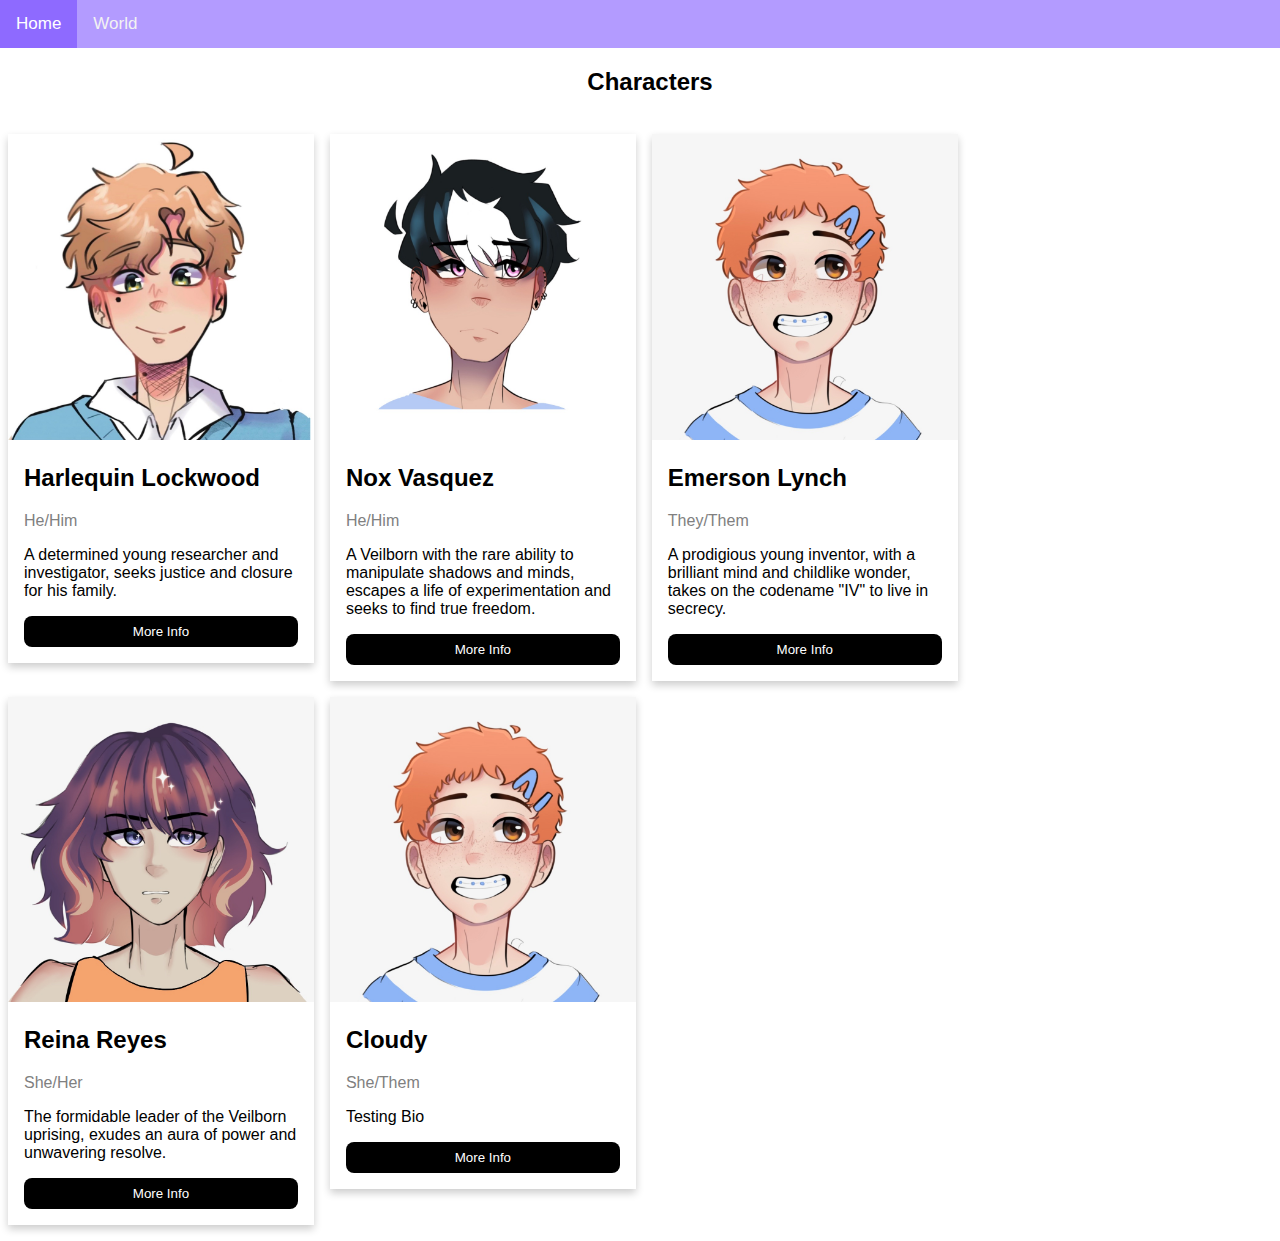
==== index.html @ 38a32d1b "Creating New OC Profile Box: Cloud" ====
<!DOCTYPE html>

<head>
  <meta charset="utf-8">
  <meta name="viewport" content="width=device-width">
  <title>Lovket's OC Profiles</title>
  <link href="style.css" rel="stylesheet" type="text/css" />
  <html>
  <meta name="viewport" content="width=device-width, initial-scale=1">

  <!--
  Navigation Bar
  -->
  <div class="topnav">
    <a class="active" href="index.html">Home</a>
        <a href="aboutcreator.html">World</a>
        <!-- <a href="ContactList.html">Socials</a> -->
  </div>

  <div style="padding-left:20px">
    <h2 style="text-align:center">Characters</h2>
    <br>
  </div>
  </body>
  </html>

  <!--
  Profile Boxes
  -->
  <div class="row">
    <div class="column">
      <div class="card">
        <img src="Harley.jpeg" alt="HarlequinLockwood" style="width:100%">
        <div class="container">
          <h2>Harlequin Lockwood</h2>
          <p class="title"> He/Him </p>
          <p>A determined young researcher and investigator, seeks justice and closure for his family.</p>
          <a href = Harley.html><p><button class="button">More Info</button></p></a>
        </div>
      </div>
    </div>

    <div class="column">
      <div class="card">
        <img src="Nox.jpeg" alt="NoxVasquez" style="width:100%">
        <div class="container">
          <h2>Nox Vasquez</h2>
          <p class="title">He/Him</p>
          <p>A Veilborn with the rare ability to manipulate shadows and minds, escapes a life of experimentation and seeks to find true freedom.</p>
          <a href = Nox.html><p><button class="button">More Info</button></p></a>
        </div>
      </div>
    </div>

    <div class="column">
      <div class="card">
        <img src="Emerson.jpeg" alt="EmersonLynch" style="width:100%">
        <div class="container">
          <h2>Emerson Lynch</h2>
          <p class="title">They/Them</p>
          <p>A prodigious young inventor, with a brilliant mind and childlike wonder, takes on the codename "IV" to live in secrecy.</p>
          <a href = Emerson.html><p><button class="button">More Info</button></p></a>
        </div>
      </div>
    </div>

    <div class="column">
      <div class="card">
        <img src="Reina.jpeg" alt="ReinaReyes" style="width:100%">
        <div class="container">
          <h2>Reina Reyes</h2>
          <p class="title">She/Her</p>
          <p>The formidable leader of the Veilborn uprising, exudes an aura of power and unwavering resolve.
          </p>
          <a href = Reina.html><p><button class="button">More Info</button></p></a>
        </div>
      </div>
    </div>

    <div class="column">
      <div class="card">
        <img src="Emerson.jpeg" alt="EmersonLynch" style="width:100%">
        <div class="container">
          <h2>Cloudy</h2>
          <p class="title">She/Them</p>
          <p>Testing Bio</p>
          <a href = Emerson.html><p><button class="button">More Info</button></p></a>
        </div>
      </div>
    </div>

  </div>
---- style.css ----
html {
  height: 100%;
  width: 100%;
}

/* TOP NAVIGATION BAR*/
body {
  margin: 0;
  font-family: Arial, Helvetica, sans-serif;
}

.topnav {
  overflow: hidden;
  background-color: #B39BFF;
}

.topnav a {
  float: left;
  color: #f2f2f2;
  text-align: center;
  padding: 14px 16px;
  text-decoration: none;
  font-size: 17px;
}

.topnav a:hover {
  background-color: #8E6AFF;
  color: white;
}

.topnav a.active {
  background-color: #8E6AFF;
  color: white;
}

/*
Profile Boxes
*/


/* Three columns side by side */


.column {
  align-self: "center";
  float: left;
  width: 23.9%;
  margin-bottom: 16px;
  padding: 0 8px;
}

/* Display the columns below each other instead of side by side on small screens */
@media screen and (max-width: 650px) {
  .column {
    width: 100%;
    display: block;
  }
}

/* Add some shadows to create a card effect */
.card {
  box-shadow: 0 4px 8px 0 rgba(0, 0, 0, 0.2);
}

/* Some left and right padding inside the container */
.container {
  padding: 0 16px;
}


/* Clear floats */
.container::after, .row::after {
  content: "";
  clear: both;
  display: table;
}

.title {
  color: grey;
}

.button {
  border: none;
  outline: 0;
  display: inline-block;
  padding: 8px;
  color: white;
  background-color: #000;
  text-align: center;
  cursor: pointer;
  width: 100%;
  border-radius: 8px;
}

.button:hover {
  background-color: #555;
}
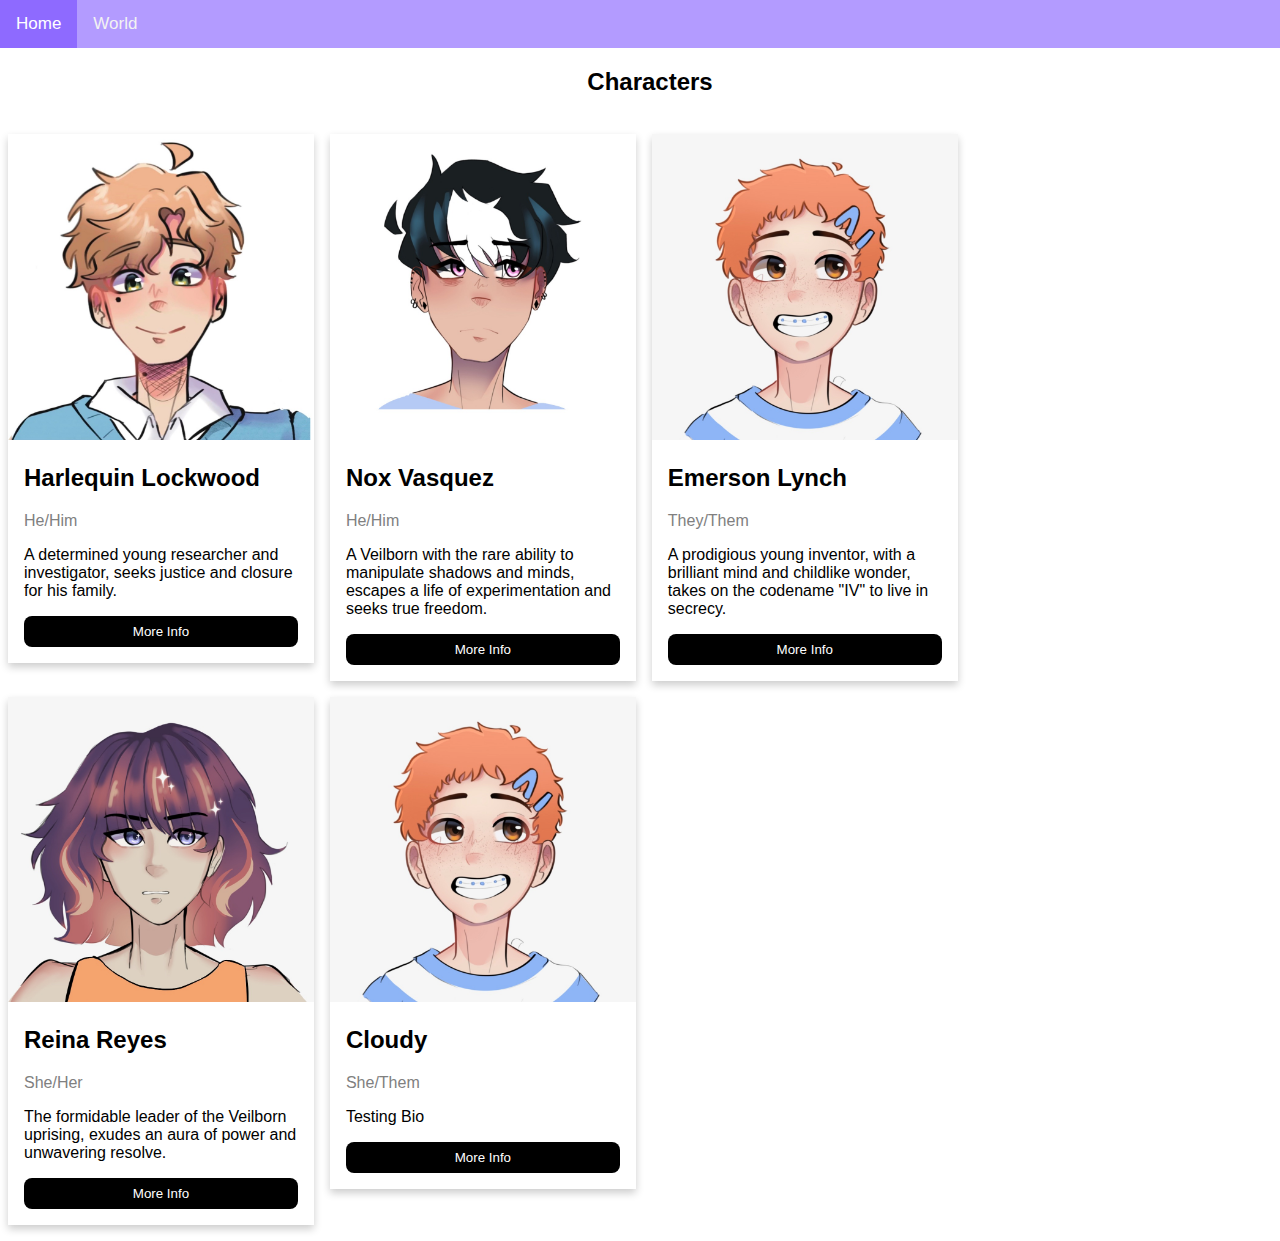
==== commit 290d30c9: "Nox Bio shortened" ====
--- a/index.html
+++ b/index.html
@@ -46,7 +46,7 @@
         <div class="container">
           <h2>Nox Vasquez</h2>
           <p class="title">He/Him</p>
-          <p>A Veilborn with the rare ability to manipulate shadows and minds, escapes a life of experimentation and seeks to find true freedom.</p>
+          <p>A Veilborn with the rare ability to manipulate shadows and minds, escapes a life of experimentation and seeks true freedom.</p>
           <a href = Nox.html><p><button class="button">More Info</button></p></a>
         </div>
       </div>
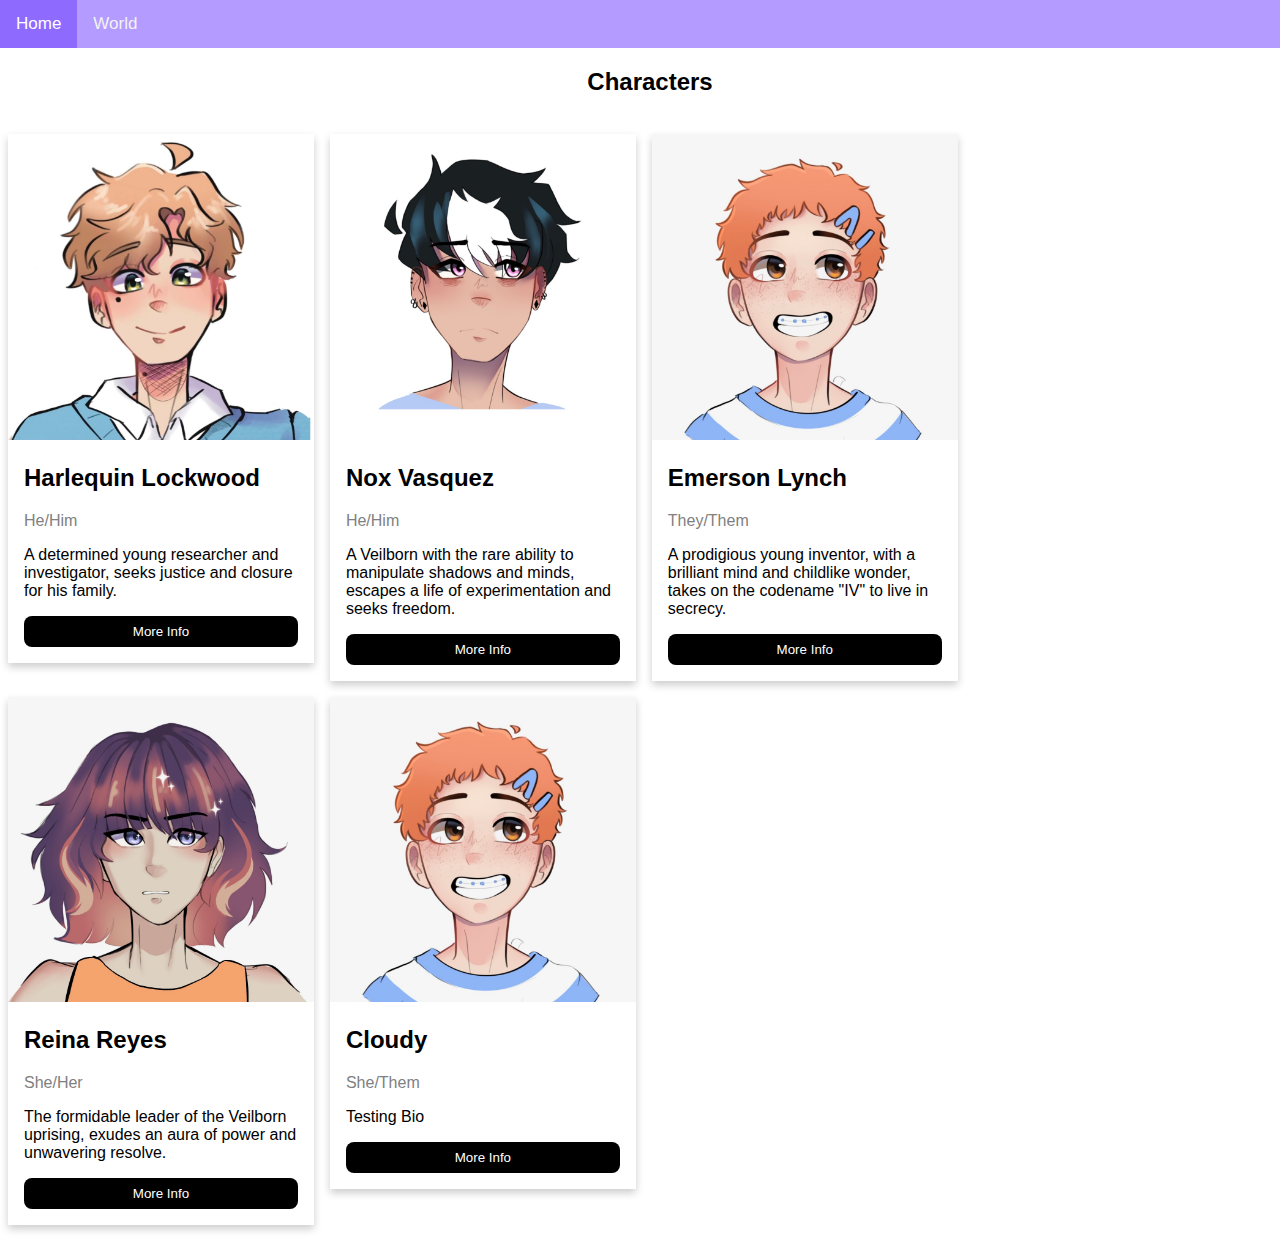
==== commit 22ab9f3f: "NOX UPDATE AGAIN AH" ====
--- a/index.html
+++ b/index.html
@@ -46,7 +46,7 @@
         <div class="container">
           <h2>Nox Vasquez</h2>
           <p class="title">He/Him</p>
-          <p>A Veilborn with the rare ability to manipulate shadows and minds, escapes a life of experimentation and seeks true freedom.</p>
+          <p>A Veilborn with the rare ability to manipulate shadows and minds, escapes a life of experimentation and seeks freedom.</p>
           <a href = Nox.html><p><button class="button">More Info</button></p></a>
         </div>
       </div>
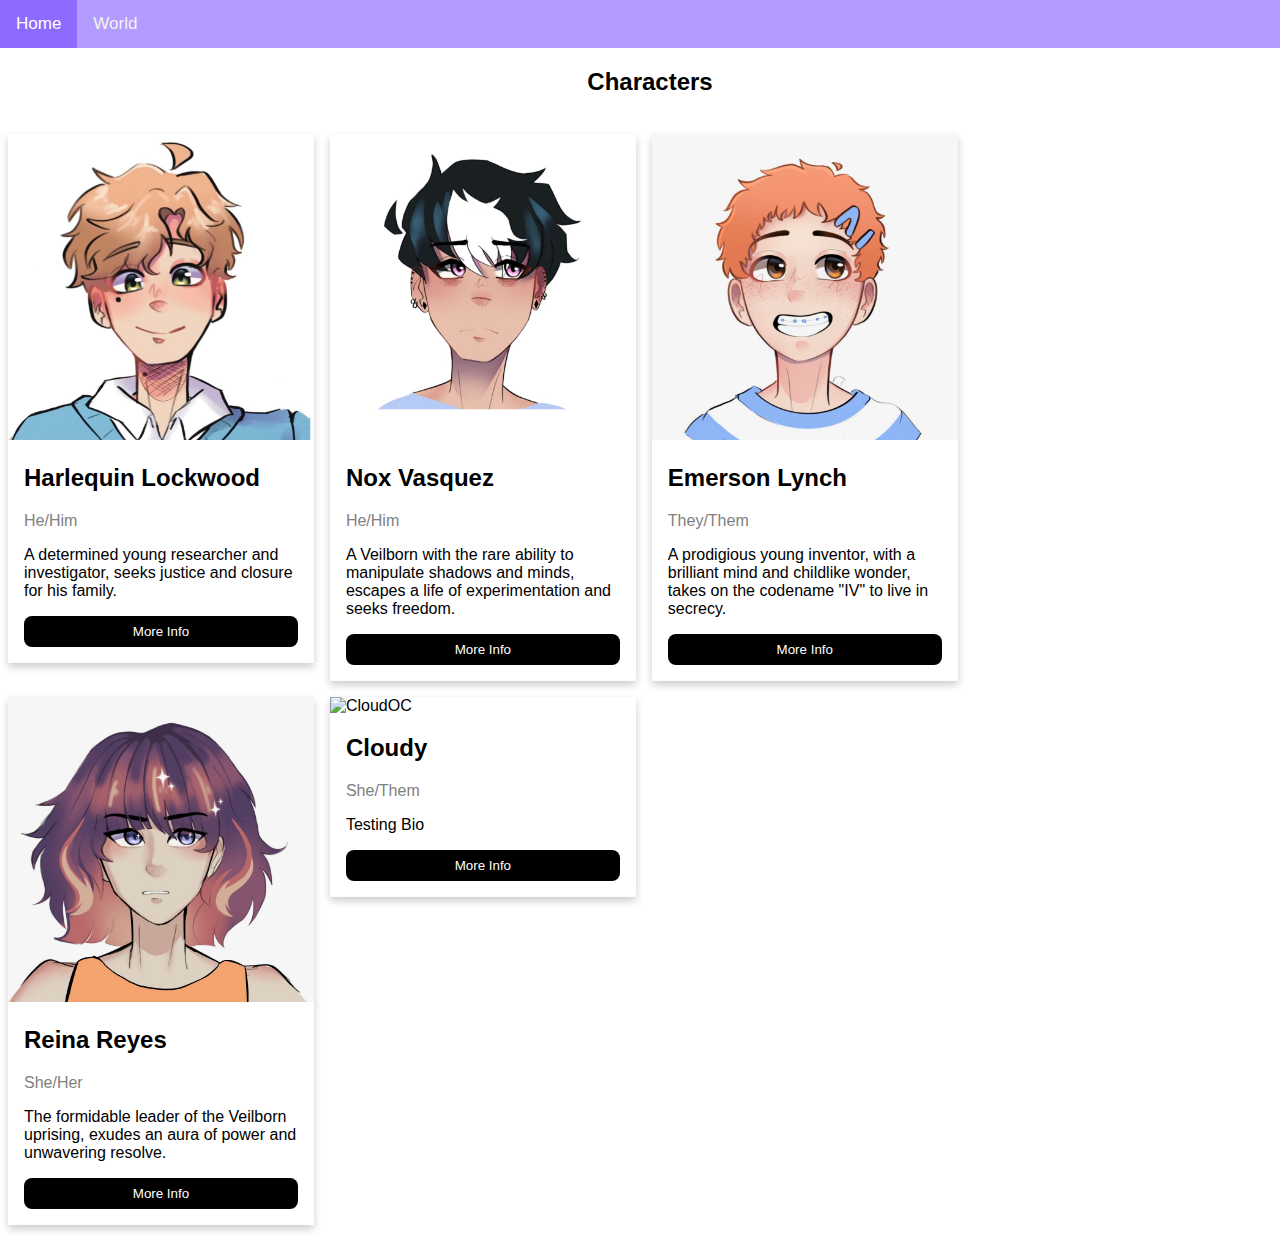
==== commit 027cccec: "changing cloud photo" ====
--- a/index.html
+++ b/index.html
@@ -79,7 +79,7 @@
 
     <div class="column">
       <div class="card">
-        <img src="Emerson.jpeg" alt="EmersonLynch" style="width:100%">
+        <img src="Cloud.jpeg" alt="CloudOC" style="width:100%">
         <div class="container">
           <h2>Cloudy</h2>
           <p class="title">She/Them</p>
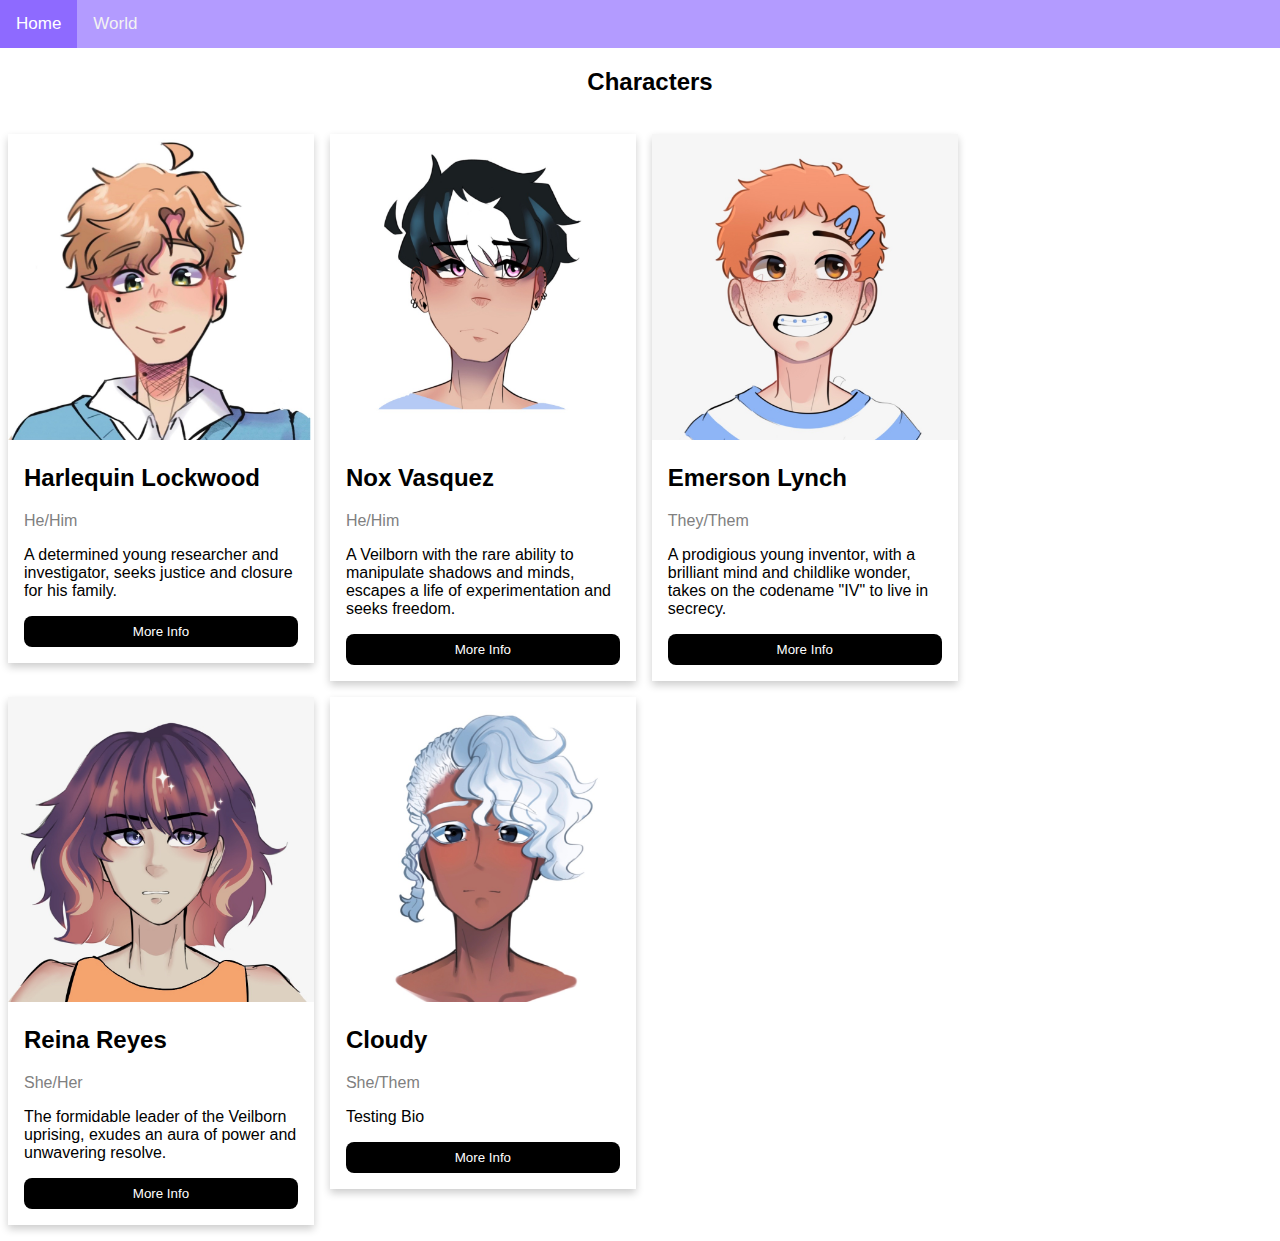
==== commit 7873be75: "linking Cloud profile box to info" ====
--- a/index.html
+++ b/index.html
@@ -84,7 +84,7 @@
           <h2>Cloudy</h2>
           <p class="title">She/Them</p>
           <p>Testing Bio</p>
-          <a href = Emerson.html><p><button class="button">More Info</button></p></a>
+          <a href = Cloud.html><p><button class="button">More Info</button></p></a>
         </div>
       </div>
     </div>
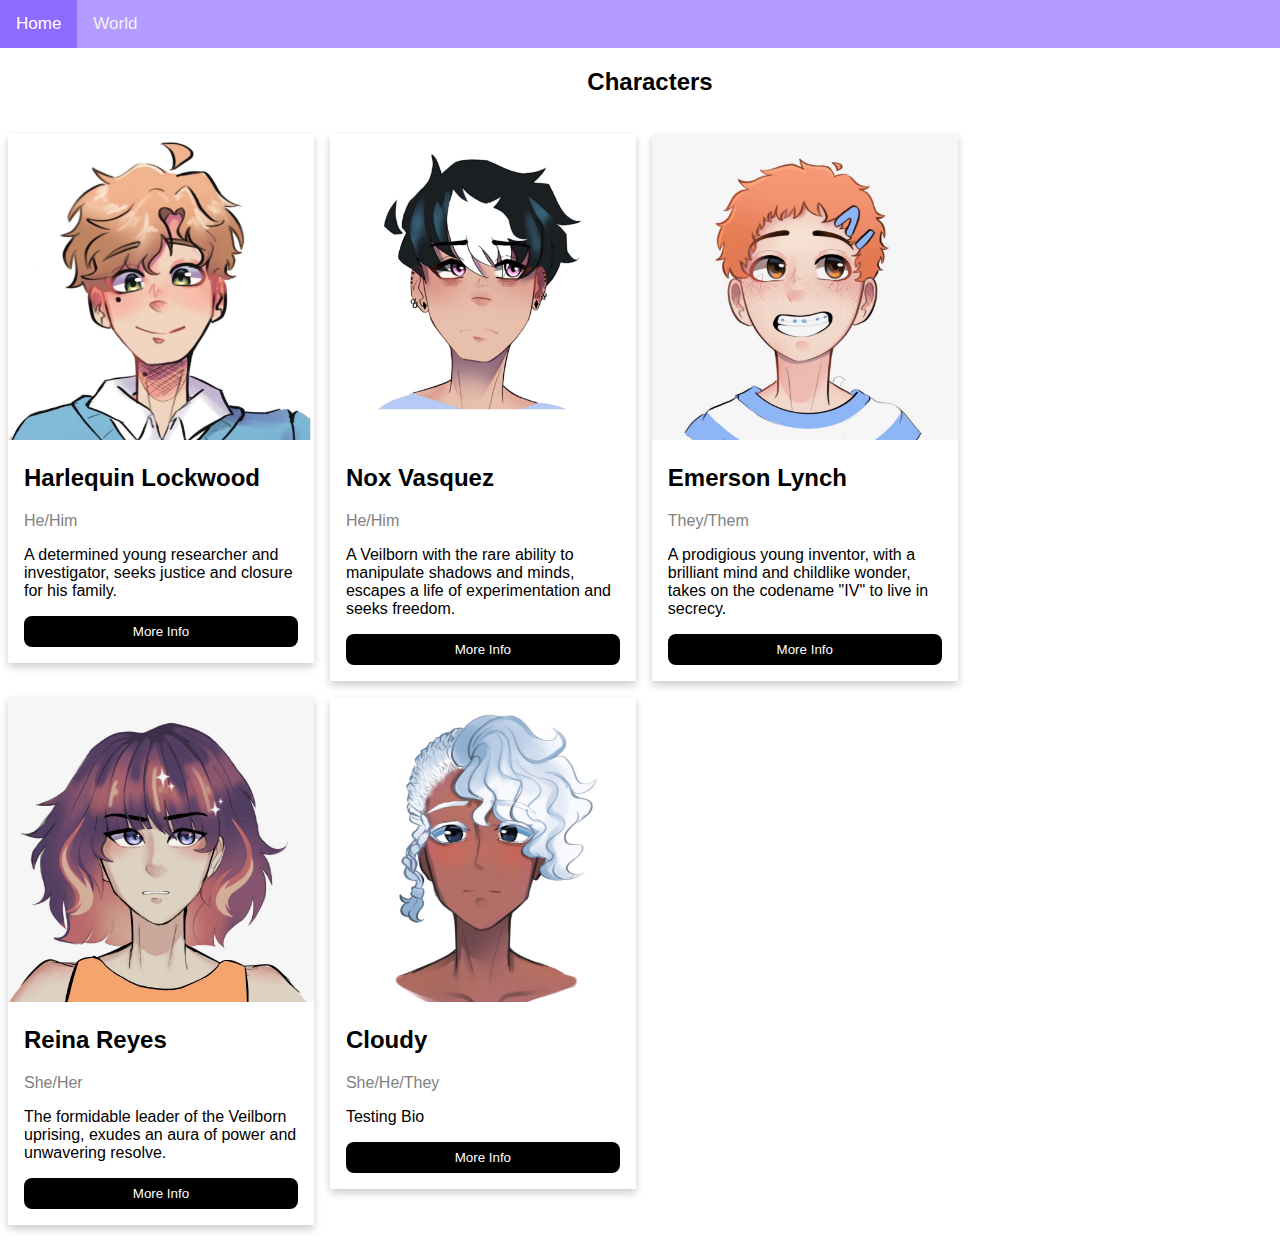
==== commit 61f28df0: "pronoun change" ====
--- a/index.html
+++ b/index.html
@@ -82,7 +82,7 @@
         <img src="Cloud.jpeg" alt="CloudOC" style="width:100%">
         <div class="container">
           <h2>Cloudy</h2>
-          <p class="title">She/Them</p>
+          <p class="title">She/He/They</p>
           <p>Testing Bio</p>
           <a href = Cloud.html><p><button class="button">More Info</button></p></a>
         </div>
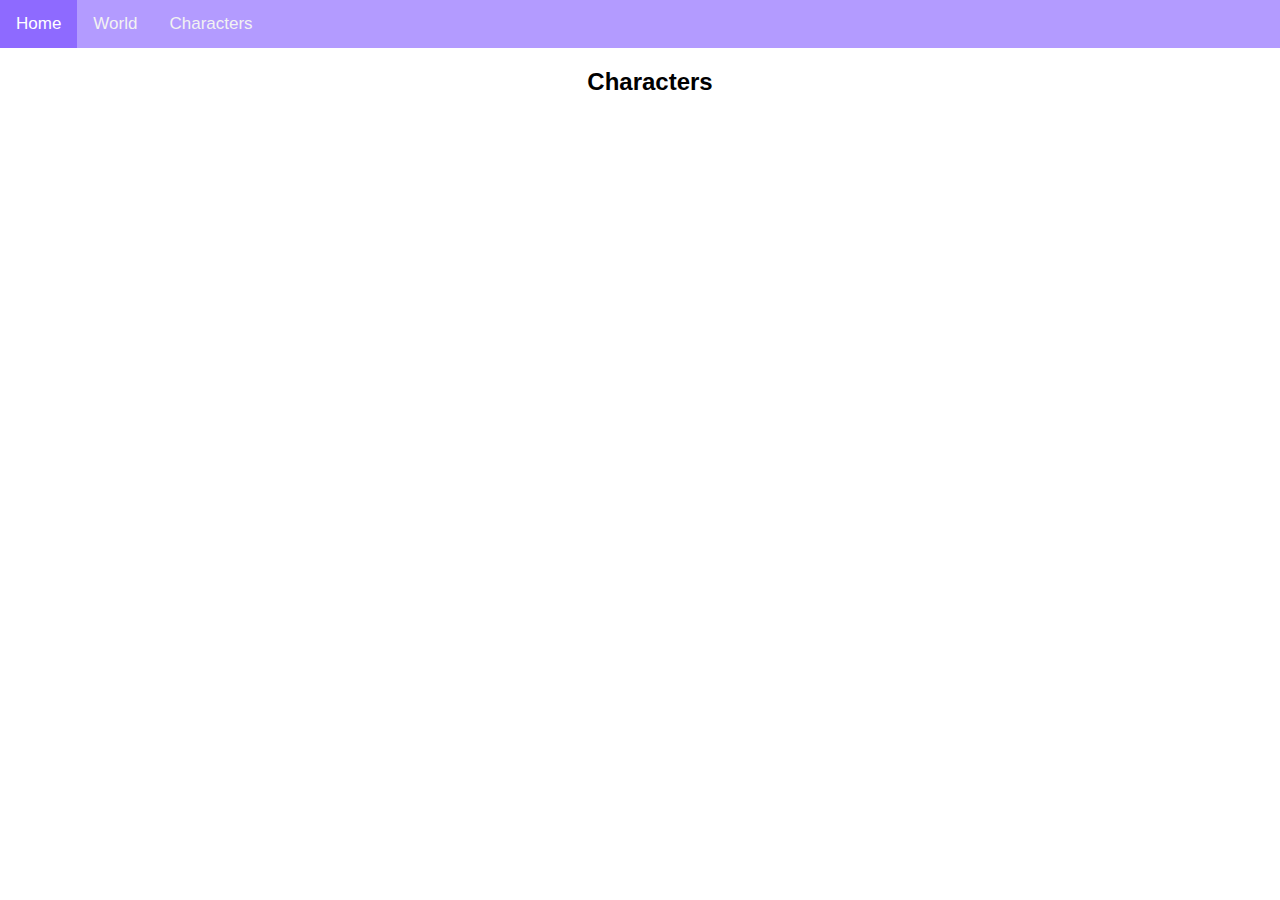
==== commit 03bdd727: "Creating a starting page" ====
--- a/index.html
+++ b/index.html
@@ -14,7 +14,7 @@
   <div class="topnav">
     <a class="active" href="index.html">Home</a>
         <a href="aboutcreator.html">World</a>
-        <!-- <a href="ContactList.html">Socials</a> -->
+        <a href="character.html">Characters</a>
   </div>
 
   <div style="padding-left:20px">
@@ -23,70 +23,4 @@
   </div>
   </body>
   </html>
-
-  <!--
-  Profile Boxes
-  -->
-  <div class="row">
-    <div class="column">
-      <div class="card">
-        <img src="Harley.jpeg" alt="HarlequinLockwood" style="width:100%">
-        <div class="container">
-          <h2>Harlequin Lockwood</h2>
-          <p class="title"> He/Him </p>
-          <p>A determined young researcher and investigator, seeks justice and closure for his family.</p>
-          <a href = Harley.html><p><button class="button">More Info</button></p></a>
-        </div>
-      </div>
-    </div>
-
-    <div class="column">
-      <div class="card">
-        <img src="Nox.jpeg" alt="NoxVasquez" style="width:100%">
-        <div class="container">
-          <h2>Nox Vasquez</h2>
-          <p class="title">He/Him</p>
-          <p>A Veilborn with the rare ability to manipulate shadows and minds, escapes a life of experimentation and seeks freedom.</p>
-          <a href = Nox.html><p><button class="button">More Info</button></p></a>
-        </div>
-      </div>
-    </div>
-
-    <div class="column">
-      <div class="card">
-        <img src="Emerson.jpeg" alt="EmersonLynch" style="width:100%">
-        <div class="container">
-          <h2>Emerson Lynch</h2>
-          <p class="title">They/Them</p>
-          <p>A prodigious young inventor, with a brilliant mind and childlike wonder, takes on the codename "IV" to live in secrecy.</p>
-          <a href = Emerson.html><p><button class="button">More Info</button></p></a>
-        </div>
-      </div>
-    </div>
-
-    <div class="column">
-      <div class="card">
-        <img src="Reina.jpeg" alt="ReinaReyes" style="width:100%">
-        <div class="container">
-          <h2>Reina Reyes</h2>
-          <p class="title">She/Her</p>
-          <p>The formidable leader of the Veilborn uprising, exudes an aura of power and unwavering resolve.
-          </p>
-          <a href = Reina.html><p><button class="button">More Info</button></p></a>
-        </div>
-      </div>
-    </div>
-
-    <div class="column">
-      <div class="card">
-        <img src="Cloud.jpeg" alt="CloudOC" style="width:100%">
-        <div class="container">
-          <h2>Cloudy</h2>
-          <p class="title">She/He/They</p>
-          <p>Testing Bio</p>
-          <a href = Cloud.html><p><button class="button">More Info</button></p></a>
-        </div>
-      </div>
-    </div>
-
-  </div>+  <div>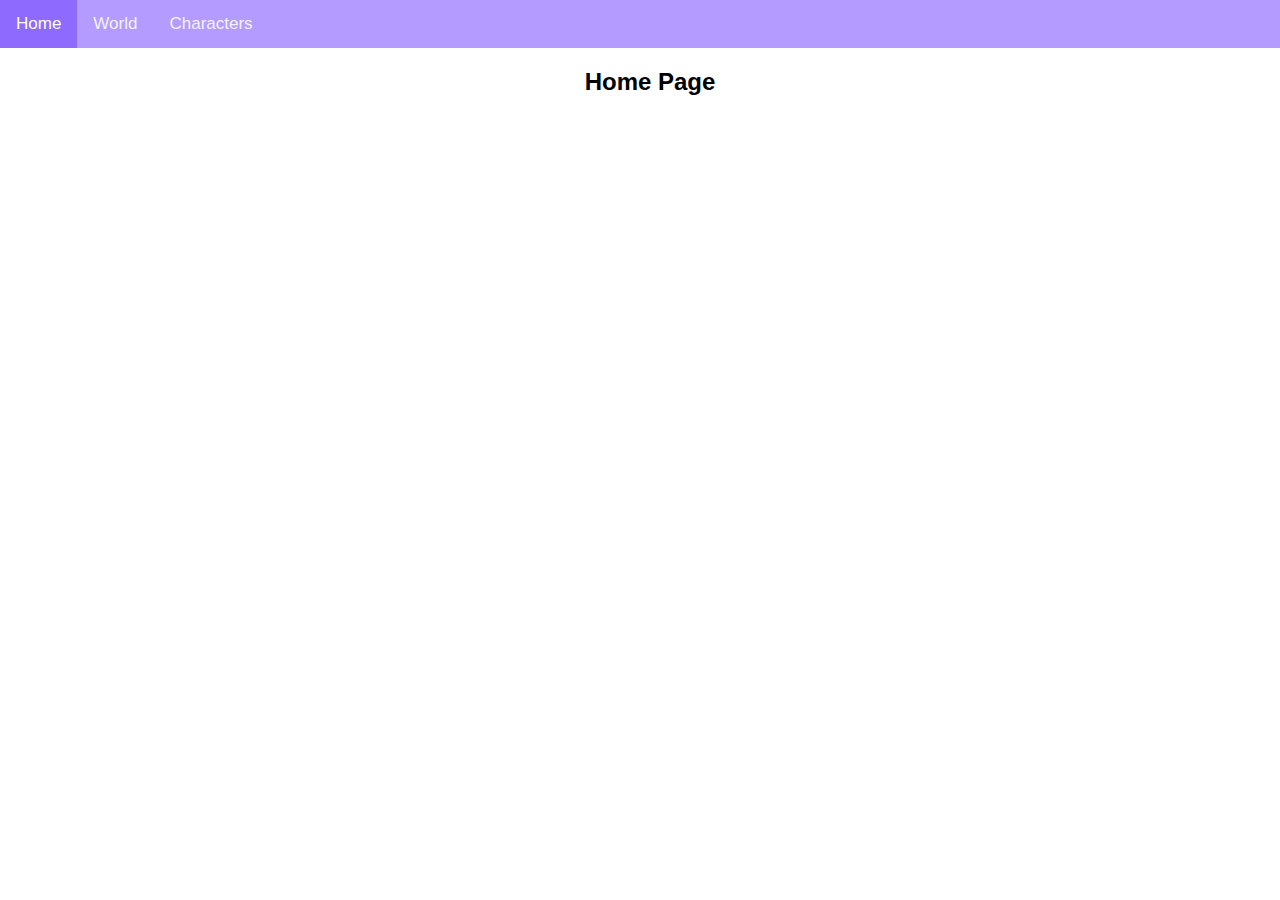
==== commit 02c4534c: "character.css" ====
--- a/index.html
+++ b/index.html
@@ -18,7 +18,8 @@
   </div>
 
   <div style="padding-left:20px">
-    <h2 style="text-align:center">Characters</h2>
+    <h2 style="text-align:center">Home Page</h2>
+    
     <br>
   </div>
   </body>
